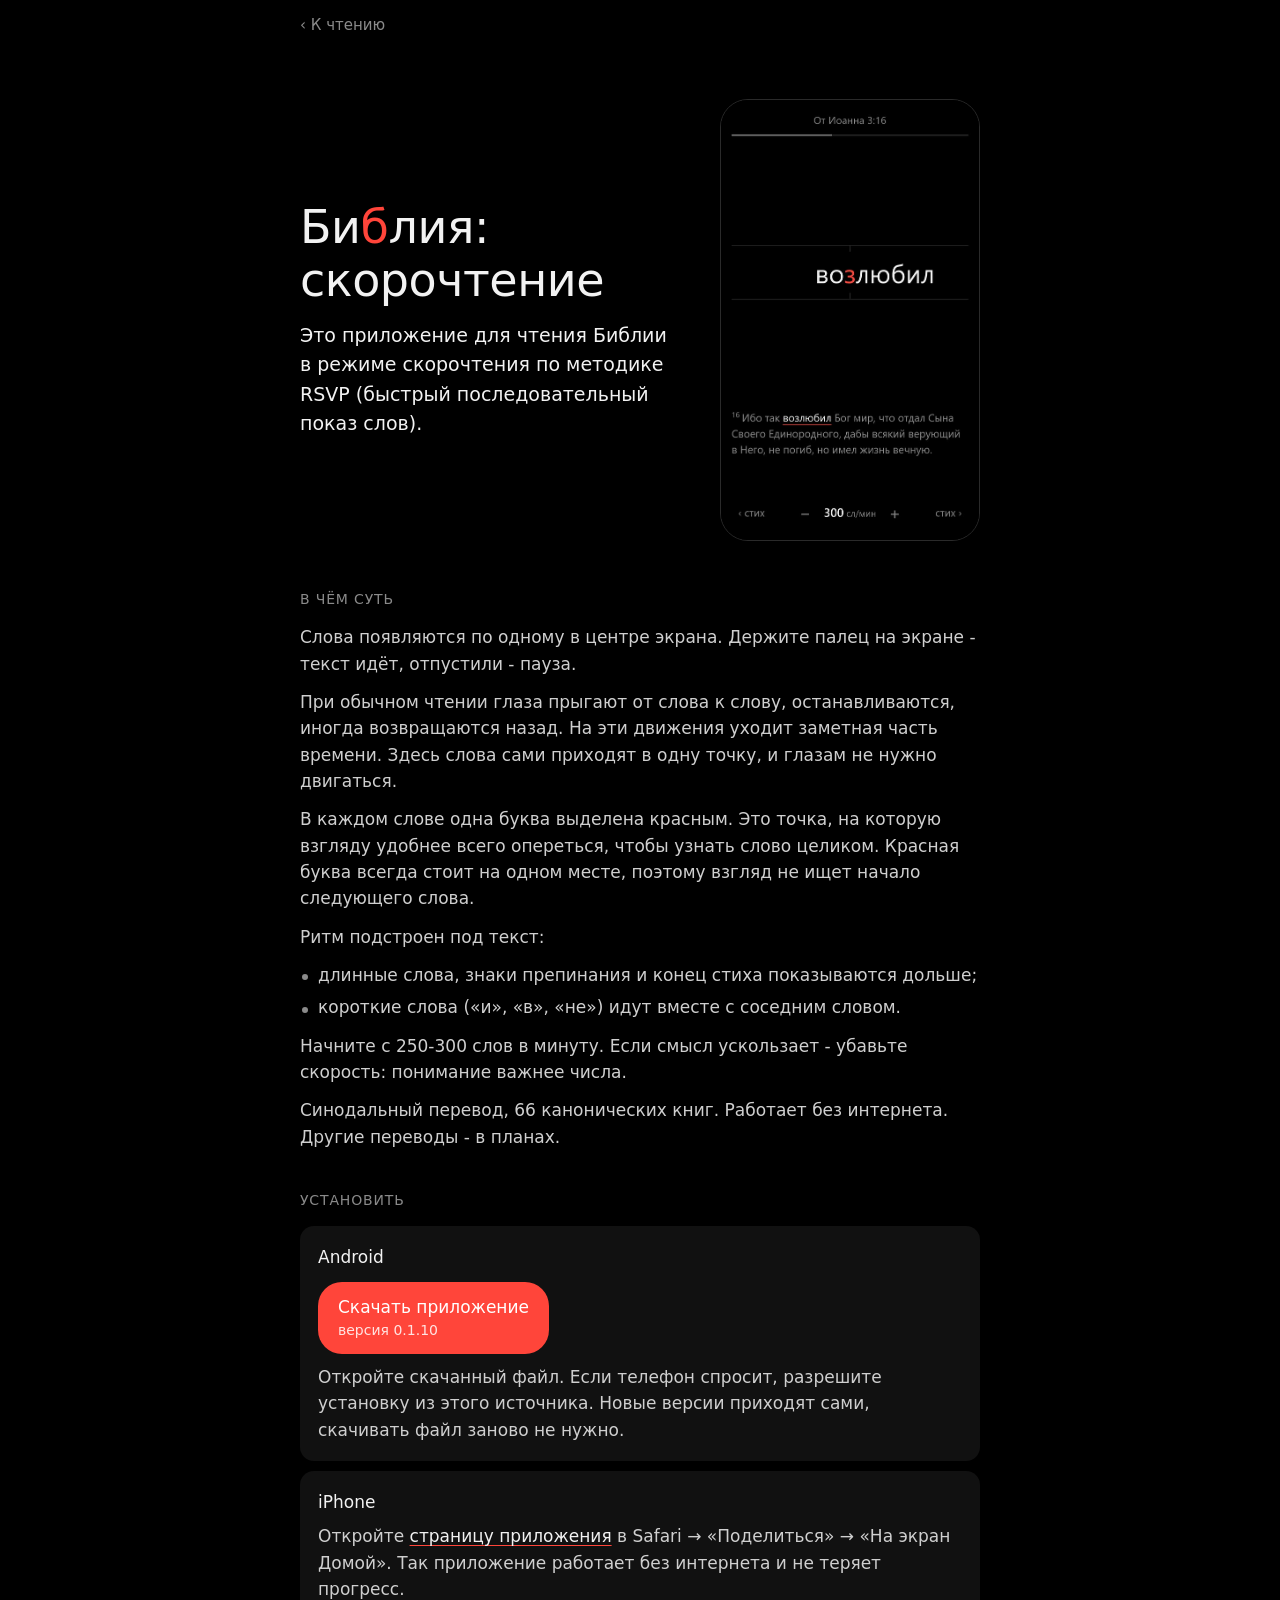
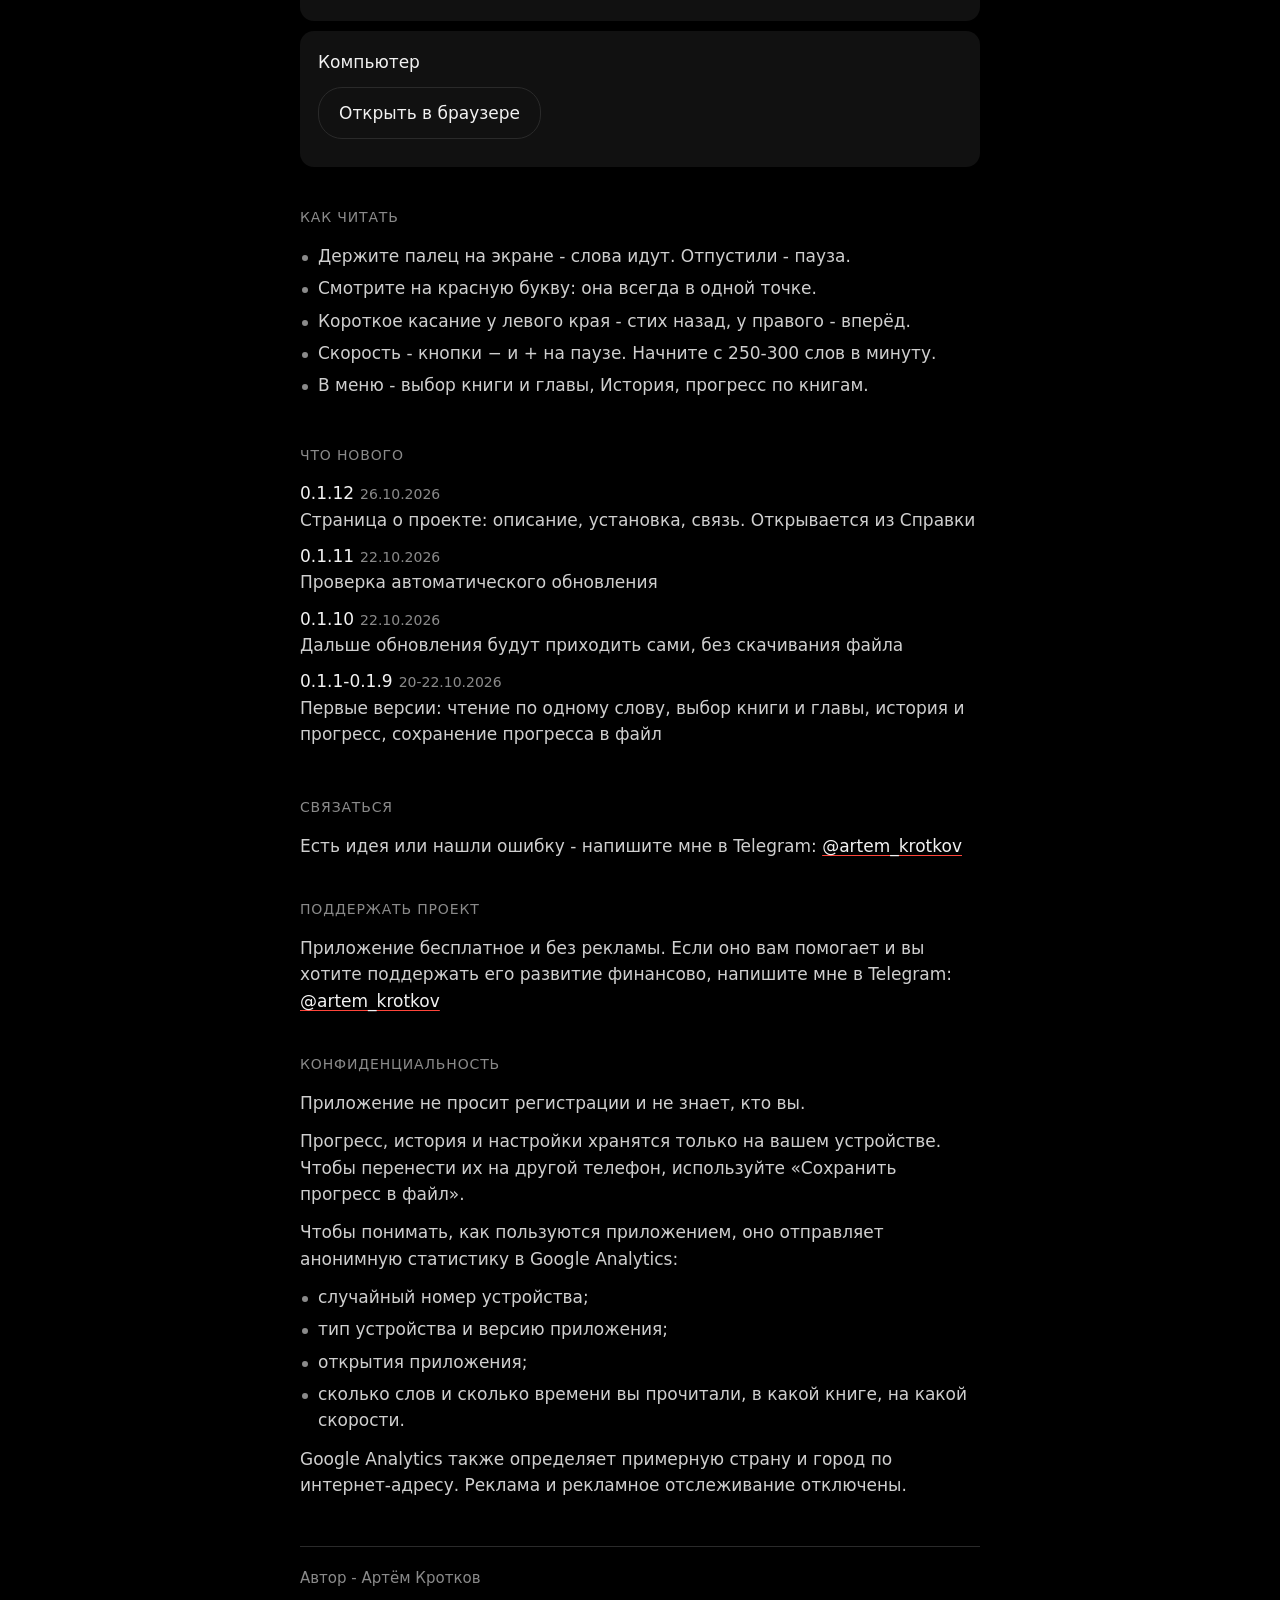
==== about/index.html @ ac94deb3 "Версия 0.1.12: Страница о проекте: описание, установка, связь. Открывается из Справки Co-Authored-By" ====
<!doctype html>
<html lang="ru">
<head>
<meta charset="utf-8">
<meta name="viewport" content="width=device-width, initial-scale=1, viewport-fit=cover">
<meta name="theme-color" content="#000000">
<title>Библия: скорочтение</title>
<meta name="description" content="Приложение для чтения Библии в режиме скорочтения по методике RSVP. Синодальный перевод, Android, iPhone и компьютер, без интернета.">
<meta property="og:type" content="website">
<meta property="og:locale" content="ru_RU">
<meta property="og:title" content="Библия: скорочтение">
<meta property="og:description" content="Приложение для чтения Библии в режиме скорочтения по методике RSVP. Синодальный перевод, Android, iPhone и компьютер.">
<meta property="og:url" content="https://artem-krotkov.github.io/bible-speedread/about/">
<meta property="og:image" content="https://artem-krotkov.github.io/bible-speedread/about/og.png">
<meta property="og:image:width" content="1200">
<meta property="og:image:height" content="630">
<meta name="twitter:card" content="summary_large_image">
<link rel="icon" href="../icons/icon-192.png">
<link rel="apple-touch-icon" href="../icons/icon-180.png">
<style>
:root {
  --bg: #000;
  --fg: #f2f2f2;
  --text: #cfcfcf;
  --dim: #8a8a8a;
  --faint: #2a2a2a;
  --card: #111;
  --accent: #ff453a;
}

* { box-sizing: border-box; margin: 0; }

html { -webkit-text-size-adjust: 100%; }

body {
  background: var(--bg);
  color: var(--text);
  font-family: Roboto, "Segoe UI", system-ui, -apple-system, sans-serif;
  font-size: 17px;
  line-height: 1.55;
  padding: env(safe-area-inset-top) 0 env(safe-area-inset-bottom);
}

a { color: var(--fg); text-decoration-color: var(--accent); text-underline-offset: 3px; }

.wrap {
  max-width: 720px;
  margin: 0 auto;
  padding: 0 20px;
}

/* верх */
.top {
  display: flex;
  justify-content: space-between;
  align-items: center;
  padding: 14px 0;
  font-size: 15px;
}

.top a { color: var(--dim); text-decoration: none; }
.top a:hover { color: var(--fg); }

/* первый экран */
.hero {
  display: grid;
  gap: 28px;
  padding: 28px 0 8px;
}

h1 {
  color: var(--fg);
  font-size: 38px;
  font-weight: 500;
  line-height: 1.15;
  letter-spacing: -.01em;
}

h1 .pivot { color: var(--accent); }

.lead {
  margin-top: 14px;
  font-size: 19px;
  color: var(--fg);
}

.shot {
  justify-self: center;
  width: 260px;
  border: 1px solid var(--faint);
  border-radius: 28px;
  overflow: hidden;
}

.shot img { display: block; width: 100%; height: auto; }

@media (min-width: 720px) {
  .hero { grid-template-columns: 1fr 260px; align-items: center; gap: 40px; padding-top: 48px; }
  h1 { font-size: 46px; }
}

/* разделы */
section { padding-top: 40px; }

h2 {
  margin-bottom: 14px;
  color: var(--dim);
  font-size: 14px;
  font-weight: 500;
  text-transform: uppercase;
  letter-spacing: .06em;
}

p + p, p + ul, ul + p { margin-top: 12px; }

ul { padding: 0; list-style: none; }

li {
  position: relative;
  padding-left: 18px;
  margin-bottom: 6px;
}

li::before {
  content: "";
  position: absolute;
  left: 2px;
  top: .72em;
  width: 6px;
  height: 6px;
  border-radius: 50%;
  background: var(--dim);
}

.note { color: var(--dim); font-size: 15px; }

/* установка */
.platforms { display: grid; gap: 10px; }

.platform {
  padding: 18px;
  border-radius: 14px;
  background: var(--card);
}

.platform h3 {
  margin-bottom: 8px;
  color: var(--fg);
  font-size: 17px;
  font-weight: 500;
}

.btn {
  display: inline-block;
  margin: 4px 0 10px;
  padding: 12px 20px;
  border-radius: 24px;
  background: var(--accent);
  color: #fff;
  font-weight: 500;
  text-decoration: none;
}

.btn:hover { filter: brightness(1.1); }

.btn small {
  display: block;
  font-size: 14px;
  font-weight: 400;
  opacity: .85;
}

.btn.ghost {
  background: none;
  border: 1px solid var(--faint);
  color: var(--fg);
}

/* что нового */
.changes li { padding-left: 0; margin-bottom: 10px; }
.changes li::before { display: none; }
.changes b { color: var(--fg); font-weight: 500; }
.changes small { color: var(--dim); font-size: 14px; margin-left: 6px; }
.changes span { display: block; }

footer {
  margin-top: 48px;
  padding: 20px 0 32px;
  border-top: 1px solid var(--faint);
  color: var(--dim);
  font-size: 15px;
}
</style>
</head>
<body>
<div class="wrap">

<nav class="top">
  <a href="../">‹ К чтению</a>
</nav>

<header class="hero">
  <div>
    <h1>Би<span class="pivot">б</span>лия: скорочтение</h1>
    <p class="lead">Это приложение для чтения Библии в режиме скорочтения по методике RSVP (быстрый последовательный показ слов).</p>
  </div>
  <div class="shot"><img src="screen.jpg" width="585" height="996" alt="Экран приложения: слово «возлюбил» с красной буквой, внизу стих От Иоанна 3:16"></div>
</header>

<section>
  <h2>В чём суть</h2>
  <p>Слова появляются по одному в центре экрана. Держите палец на экране - текст идёт, отпустили - пауза.</p>
  <p>При обычном чтении глаза прыгают от слова к слову, останавливаются, иногда возвращаются назад. На эти движения уходит заметная часть времени. Здесь слова сами приходят в одну точку, и глазам не нужно двигаться.</p>
  <p>В каждом слове одна буква выделена красным. Это точка, на которую взгляду удобнее всего опереться, чтобы узнать слово целиком. Красная буква всегда стоит на одном месте, поэтому взгляд не ищет начало следующего слова.</p>
  <p>Ритм подстроен под текст:</p>
  <ul>
    <li>длинные слова, знаки препинания и конец стиха показываются дольше;</li>
    <li>короткие слова («и», «в», «не») идут вместе с соседним словом.</li>
  </ul>
  <p>Начните с 250-300 слов в минуту. Если смысл ускользает - убавьте скорость: понимание важнее числа.</p>
  <p>Синодальный перевод, 66 канонических книг. Работает без интернета. Другие переводы - в планах.</p>
</section>

<section id="install">
  <h2>Установить</h2>
  <div class="platforms">
    <div class="platform">
      <h3>Android</h3>
      <a class="btn" id="apk" href="https://github.com/artem-krotkov/bible-speedread/releases/latest">Скачать приложение</a>
      <p>Откройте скачанный файл. Если телефон спросит, разрешите установку из этого источника. Новые версии приходят сами, скачивать файл заново не нужно.</p>
    </div>
    <div class="platform">
      <h3>iPhone</h3>
      <p>Откройте <a href="../">страницу приложения</a> в Safari → «Поделиться» → «На экран Домой». Так приложение работает без интернета и не теряет прогресс.</p>
    </div>
    <div class="platform">
      <h3>Компьютер</h3>
      <a class="btn ghost" href="../">Открыть в браузере</a>
    </div>
  </div>
</section>

<section>
  <h2>Как читать</h2>
  <ul>
    <li>Держите палец на экране - слова идут. Отпустили - пауза.</li>
    <li>Смотрите на красную букву: она всегда в одной точке.</li>
    <li>Короткое касание у левого края - стих назад, у правого - вперёд.</li>
    <li>Скорость - кнопки − и + на паузе. Начните с 250-300 слов в минуту.</li>
    <li>В меню - выбор книги и главы, История, прогресс по книгам.</li>
  </ul>
</section>

<section id="changes" hidden>
  <h2>Что нового</h2>
  <ul class="changes"></ul>
</section>

<section>
  <h2>Связаться</h2>
  <p>Есть идея или нашли ошибку - напишите мне в Telegram: <a href="https://t.me/artem_krotkov">@artem_krotkov</a></p>
</section>

<section>
  <h2>Поддержать проект</h2>
  <p>Приложение бесплатное и без рекламы. Если оно вам помогает и вы хотите поддержать его развитие финансово, напишите мне в Telegram: <a href="https://t.me/artem_krotkov">@artem_krotkov</a></p>
</section>

<section id="privacy">
  <h2>Конфиденциальность</h2>
  <p>Приложение не просит регистрации и не знает, кто вы.</p>
  <p>Прогресс, история и настройки хранятся только на вашем устройстве. Чтобы перенести их на другой телефон, используйте «Сохранить прогресс в файл».</p>
  <p>Чтобы понимать, как пользуются приложением, оно отправляет анонимную статистику в Google Analytics:</p>
  <ul>
    <li>случайный номер устройства;</li>
    <li>тип устройства и версию приложения;</li>
    <li>открытия приложения;</li>
    <li>сколько слов и сколько времени вы прочитали, в какой книге, на какой скорости.</li>
  </ul>
  <p>Google Analytics также определяет примерную страну и город по интернет-адресу. Реклама и рекламное отслеживание отключены.</p>
</section>

<footer>Автор - Артём Кротков</footer>

</div>
<script>
// кнопка Android - на последний APK (android.json пишет publish.py), список версий - changes.json
fetch('../android.json', { cache: 'no-store' }).then((r) => r.json()).then((a) => {
  if (!a.url) return;
  const btn = document.getElementById('apk');
  btn.href = a.url;
  const small = document.createElement('small');
  small.textContent = 'версия ' + a.name;
  btn.append(small);
}).catch(() => { /* остаётся ссылка на последний релиз */ });

fetch('changes.json', { cache: 'no-store' }).then((r) => r.json()).then((list) => {
  if (!list.length) return;
  const ul = document.querySelector('.changes');
  for (const c of list) {
    const li = document.createElement('li');
    const b = document.createElement('b');
    b.textContent = c.v;
    const small = document.createElement('small');
    small.textContent = c.date;
    const span = document.createElement('span');
    span.textContent = c.notes;
    li.append(b, small, span);
    ul.append(li);
  }
  document.getElementById('changes').hidden = false;
}).catch(() => { /* без списка версий */ });
</script>
</body>
</html>
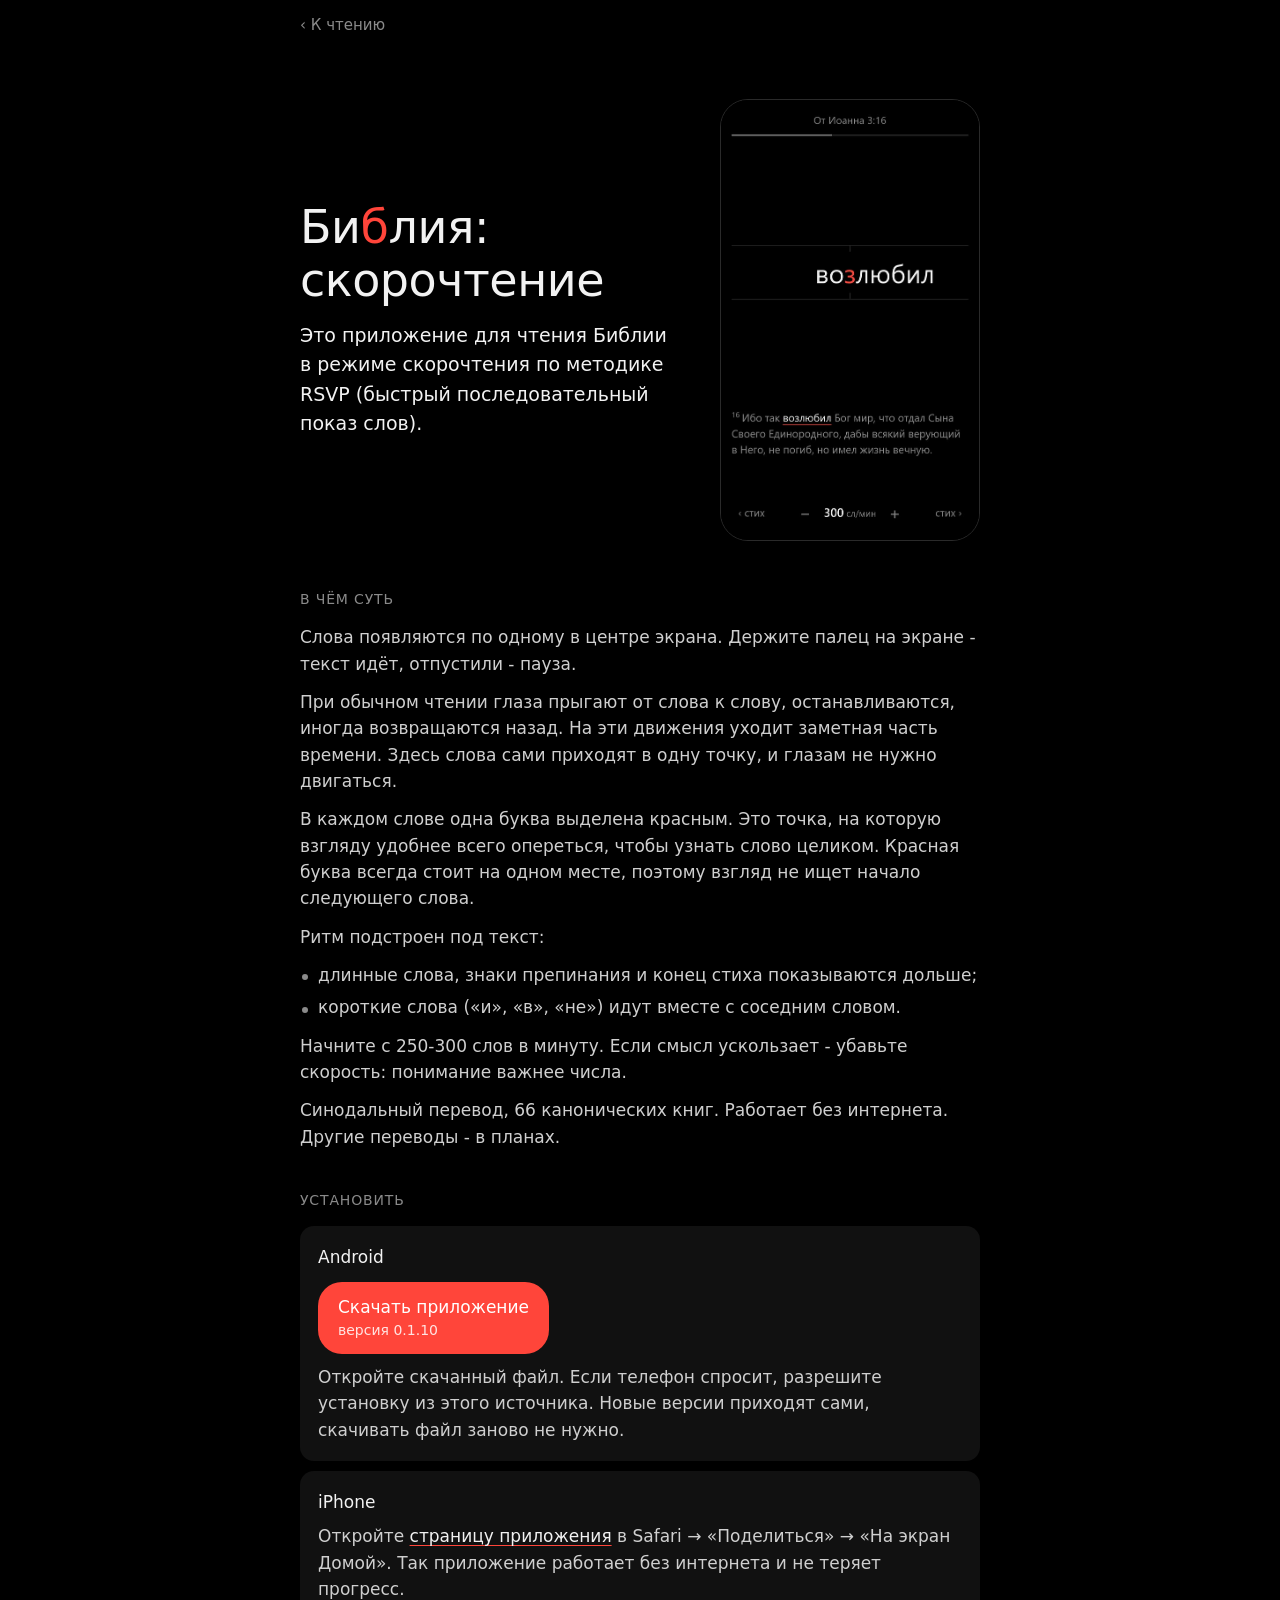
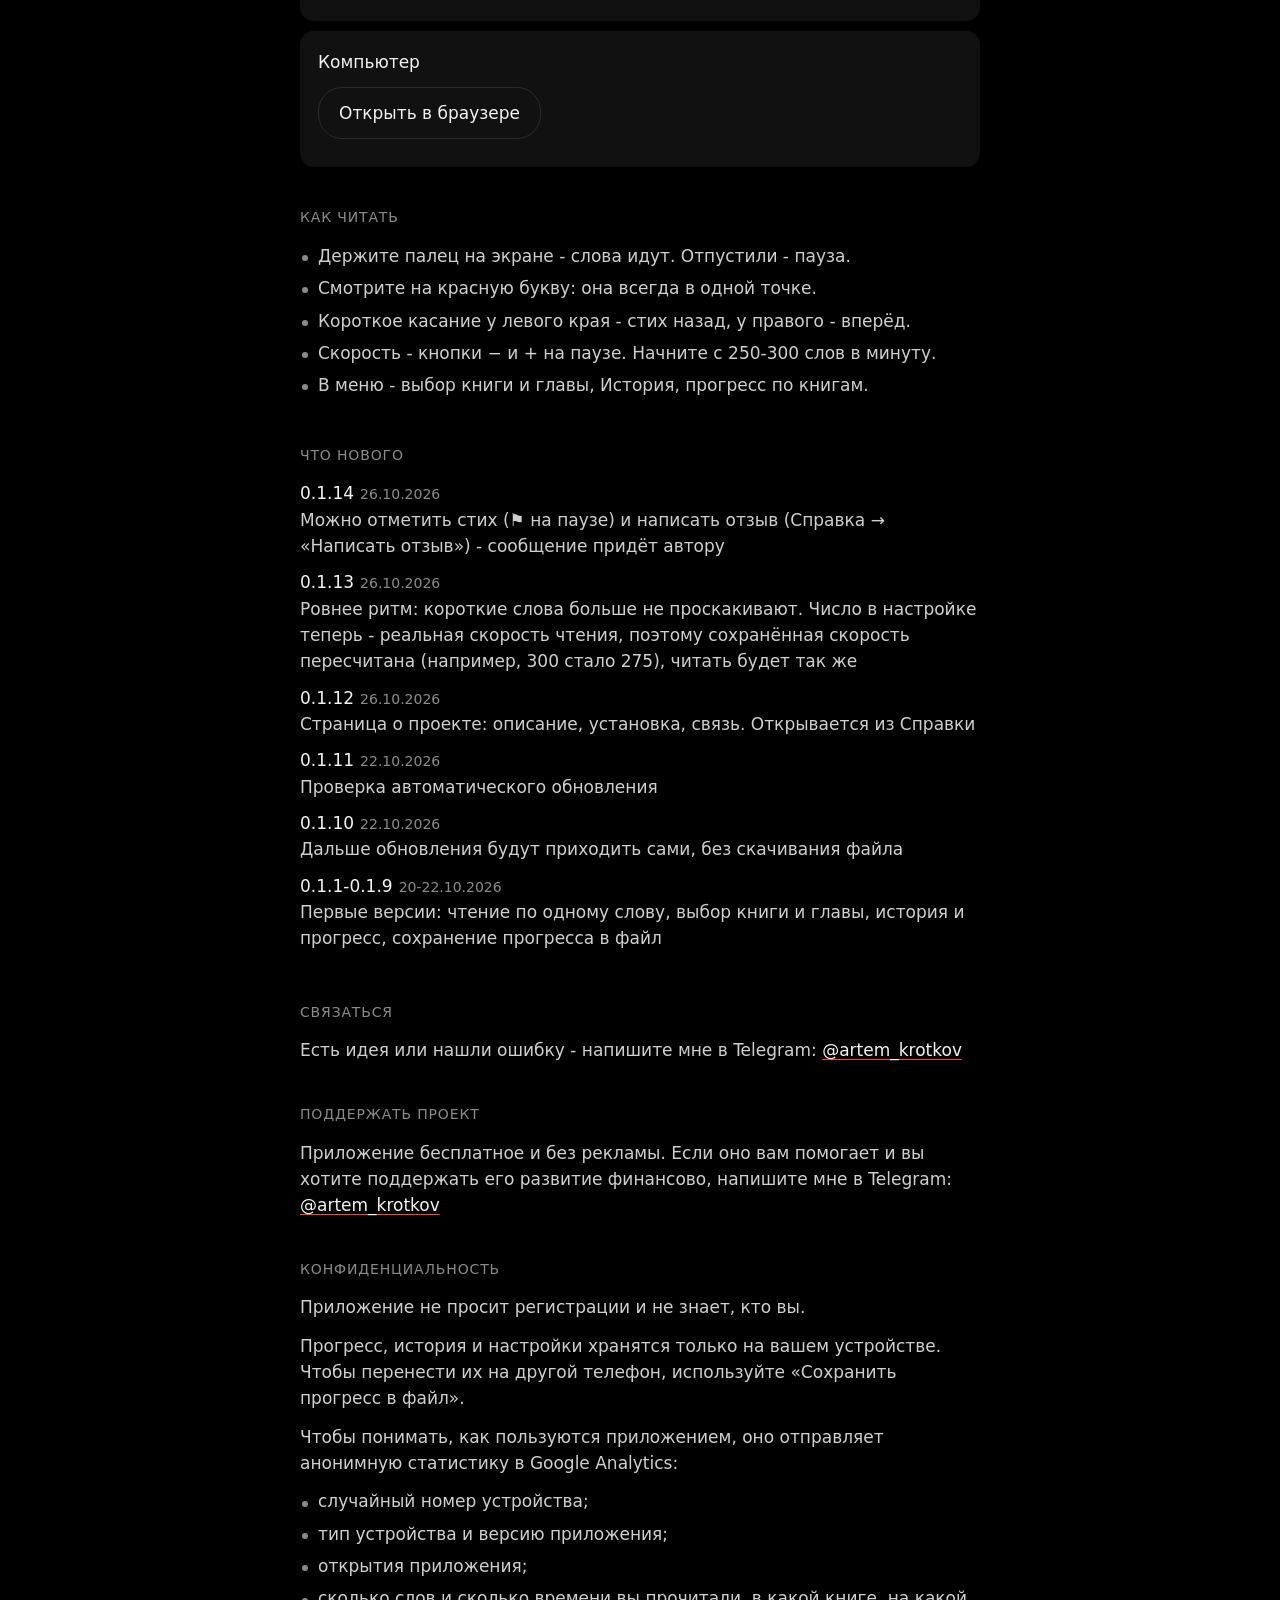
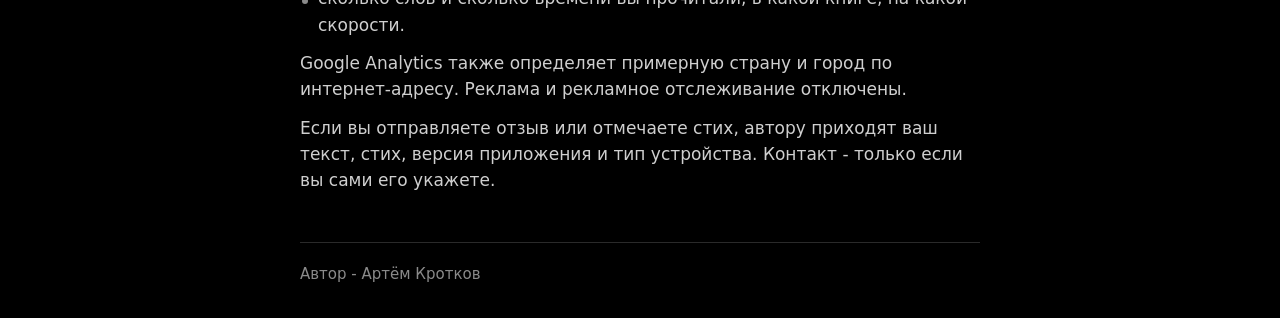
==== commit 0ce019b7: "Версия 0.1.14: Можно отметить стих (⚑ на паузе) и написать отзыв (Справка → «Написать отзыв») - сооб" ====
--- a/about/index.html
+++ b/about/index.html
@@ -278,6 +278,7 @@
     <li>сколько слов и сколько времени вы прочитали, в какой книге, на какой скорости.</li>
   </ul>
   <p>Google Analytics также определяет примерную страну и город по интернет-адресу. Реклама и рекламное отслеживание отключены.</p>
+  <p>Если вы отправляете отзыв или отмечаете стих, автору приходят ваш текст, стих, версия приложения и тип устройства. Контакт - только если вы сами его укажете.</p>
 </section>
 
 <footer>Автор - Артём Кротков</footer>
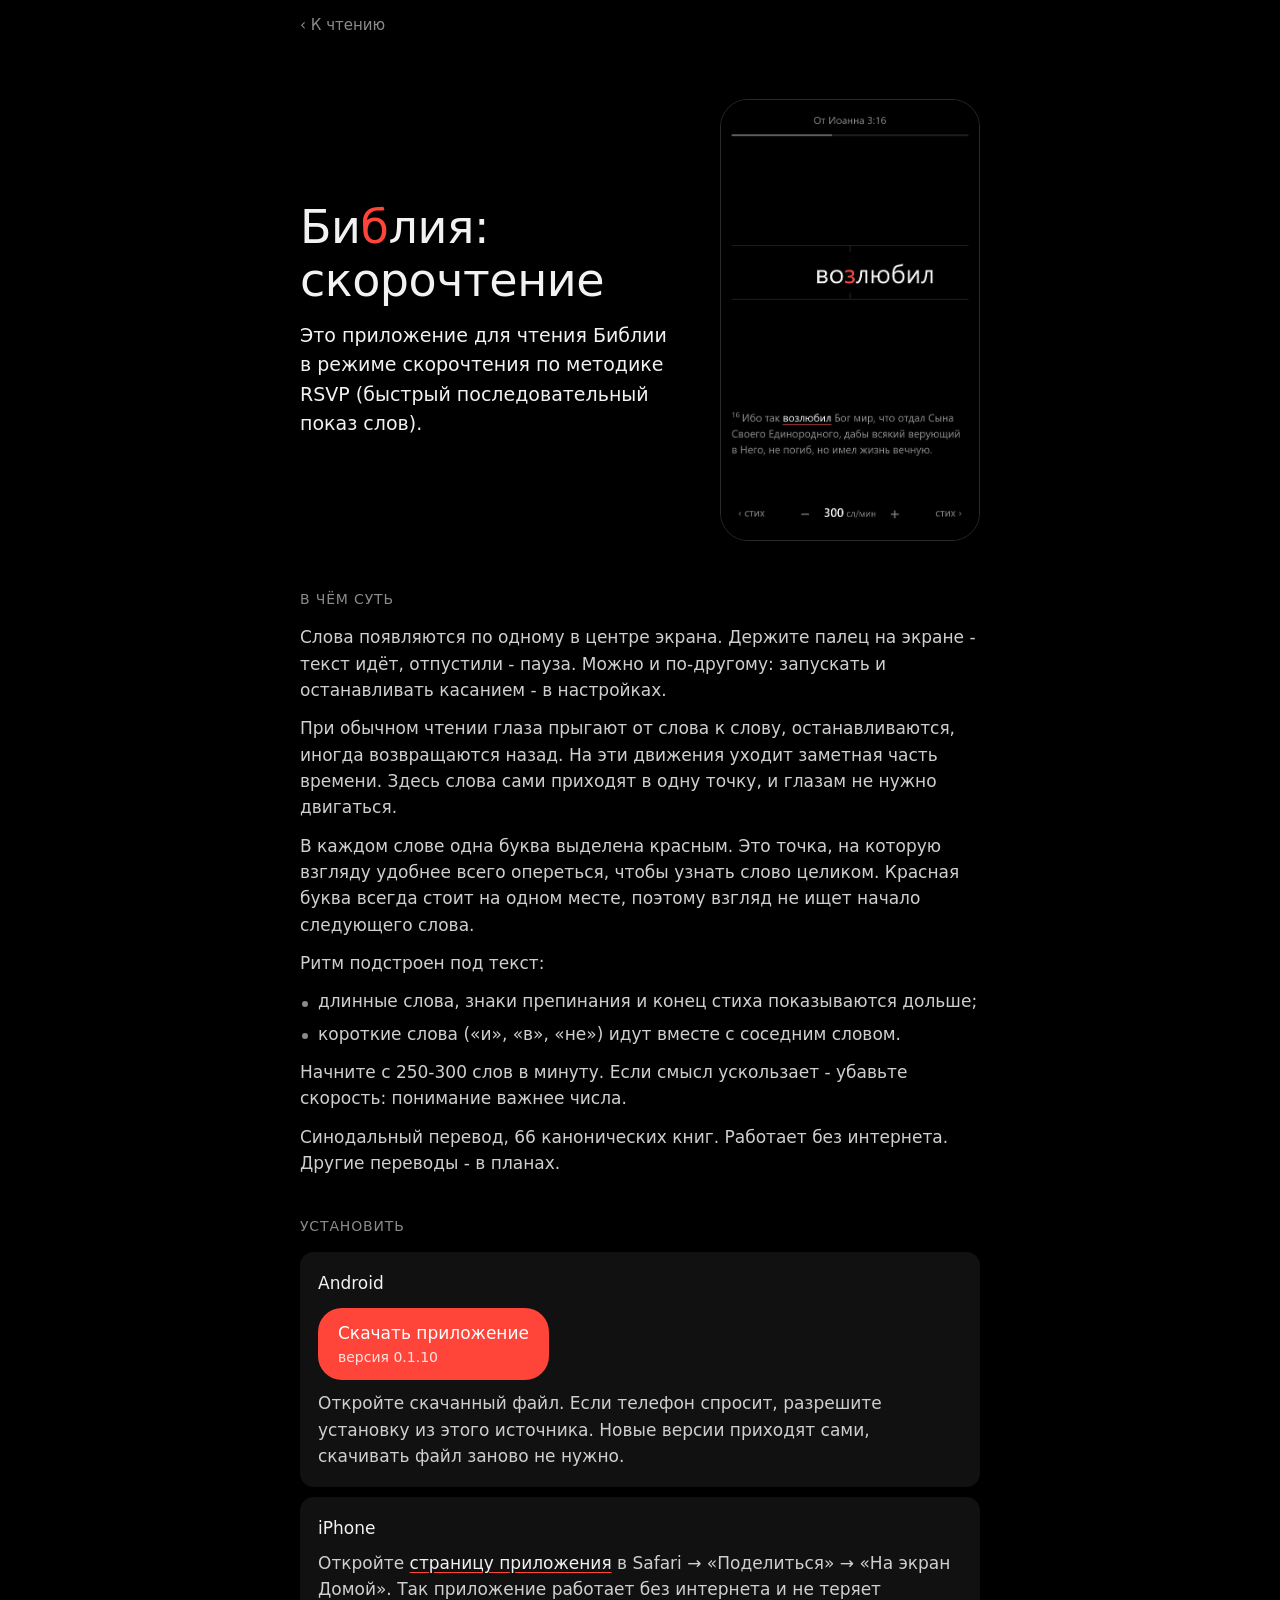
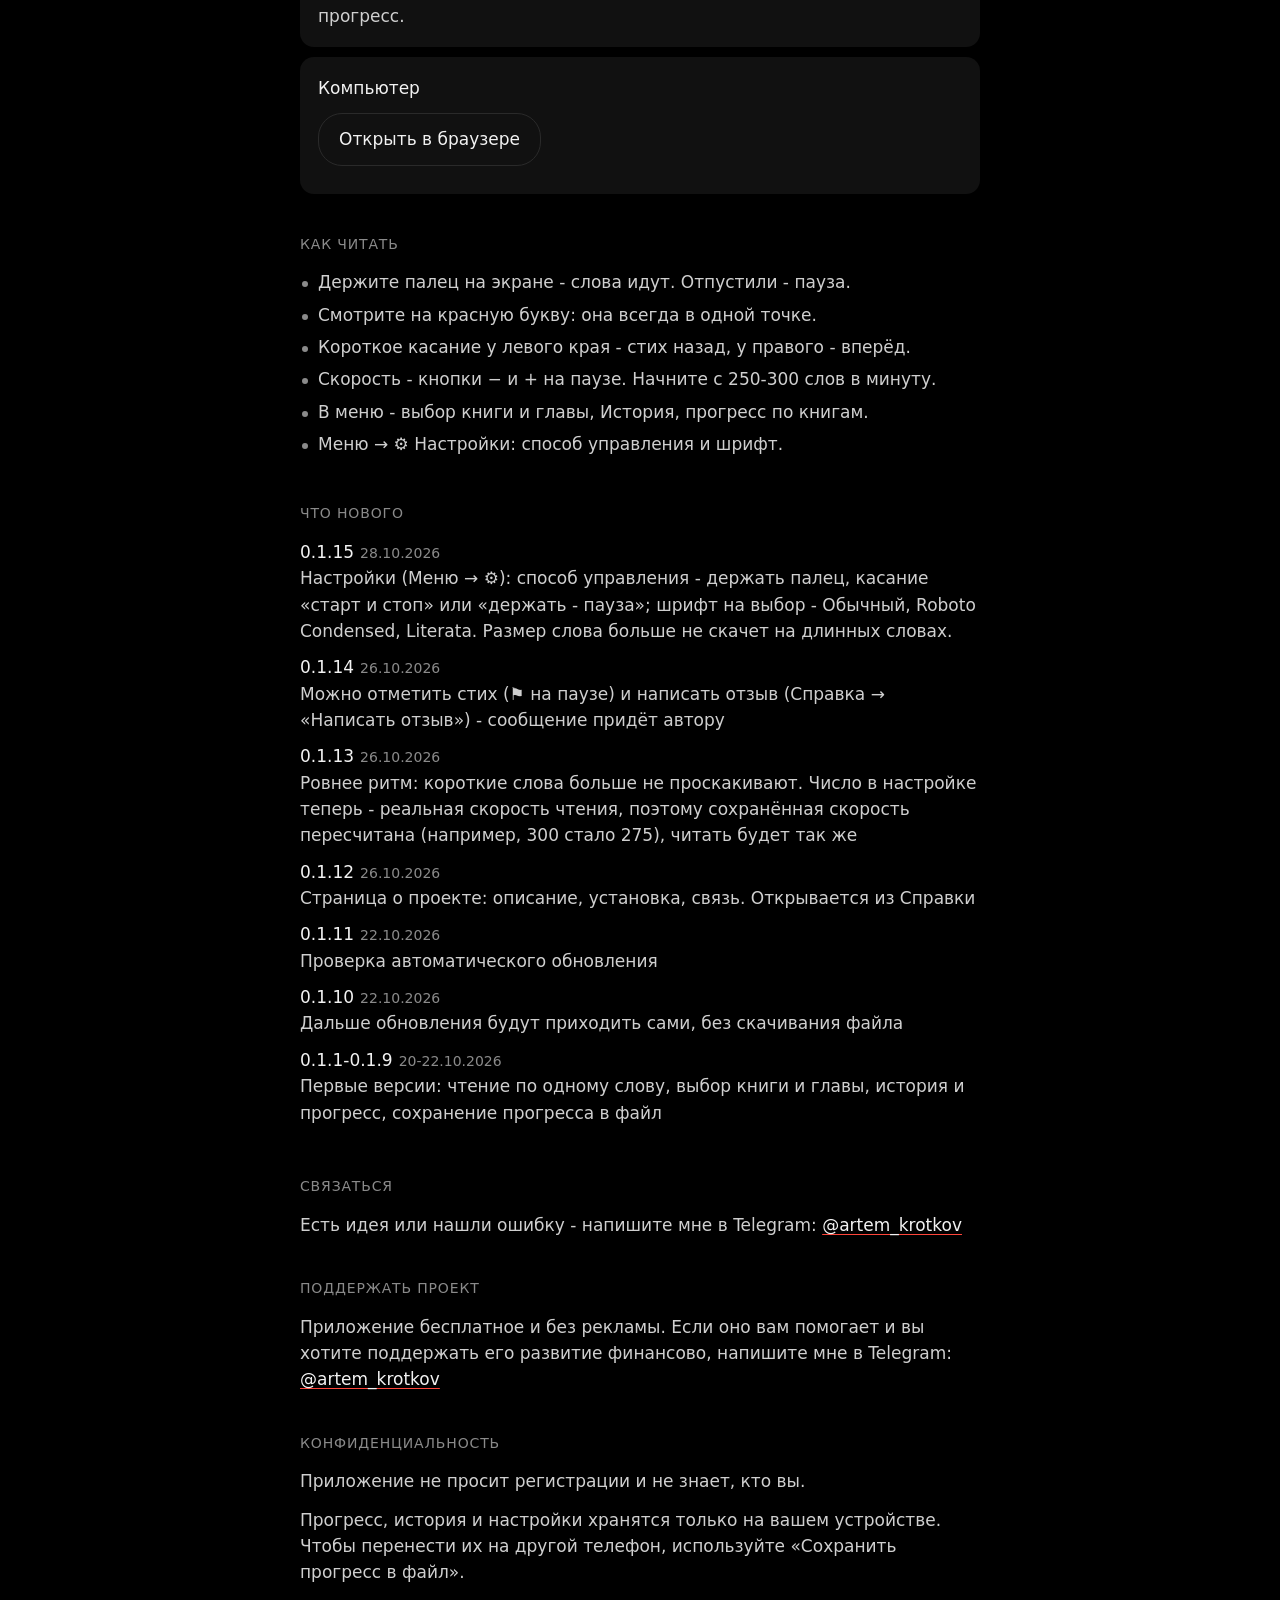
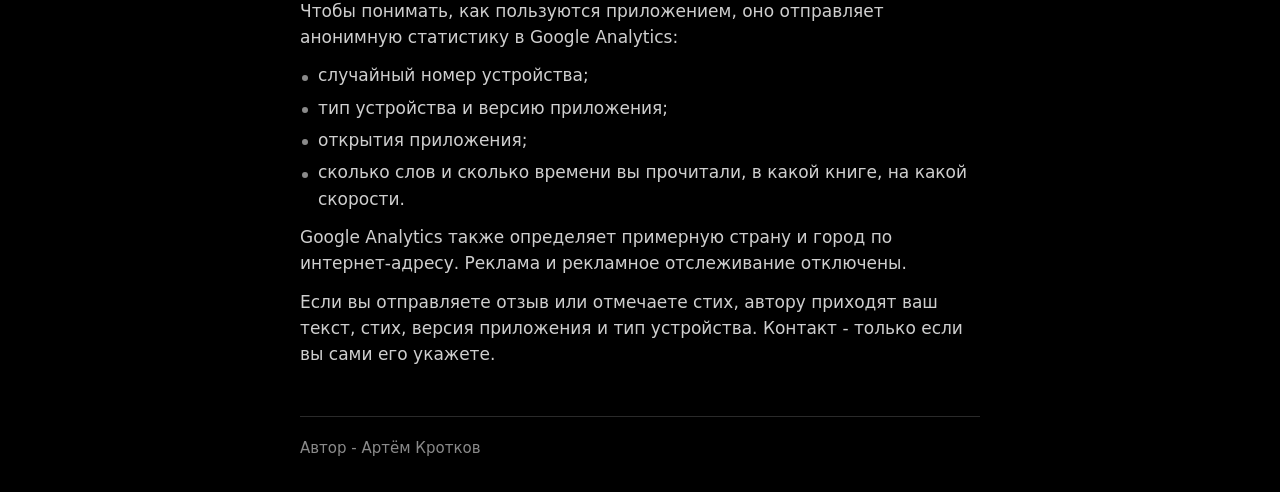
==== commit df8fc9ab: "Версия 0.1.15: Настройки (Меню → ⚙): способ управления - держать палец, касание «старт и стоп» или «" ====
--- a/about/index.html
+++ b/about/index.html
@@ -209,7 +209,7 @@
 
 <section>
   <h2>В чём суть</h2>
-  <p>Слова появляются по одному в центре экрана. Держите палец на экране - текст идёт, отпустили - пауза.</p>
+  <p>Слова появляются по одному в центре экрана. Держите палец на экране - текст идёт, отпустили - пауза. Можно и по-другому: запускать и останавливать касанием - в настройках.</p>
   <p>При обычном чтении глаза прыгают от слова к слову, останавливаются, иногда возвращаются назад. На эти движения уходит заметная часть времени. Здесь слова сами приходят в одну точку, и глазам не нужно двигаться.</p>
   <p>В каждом слове одна буква выделена красным. Это точка, на которую взгляду удобнее всего опереться, чтобы узнать слово целиком. Красная буква всегда стоит на одном месте, поэтому взгляд не ищет начало следующего слова.</p>
   <p>Ритм подстроен под текст:</p>
@@ -248,6 +248,7 @@
     <li>Короткое касание у левого края - стих назад, у правого - вперёд.</li>
     <li>Скорость - кнопки − и + на паузе. Начните с 250-300 слов в минуту.</li>
     <li>В меню - выбор книги и главы, История, прогресс по книгам.</li>
+    <li>Меню → ⚙ Настройки: способ управления и шрифт.</li>
   </ul>
 </section>
 
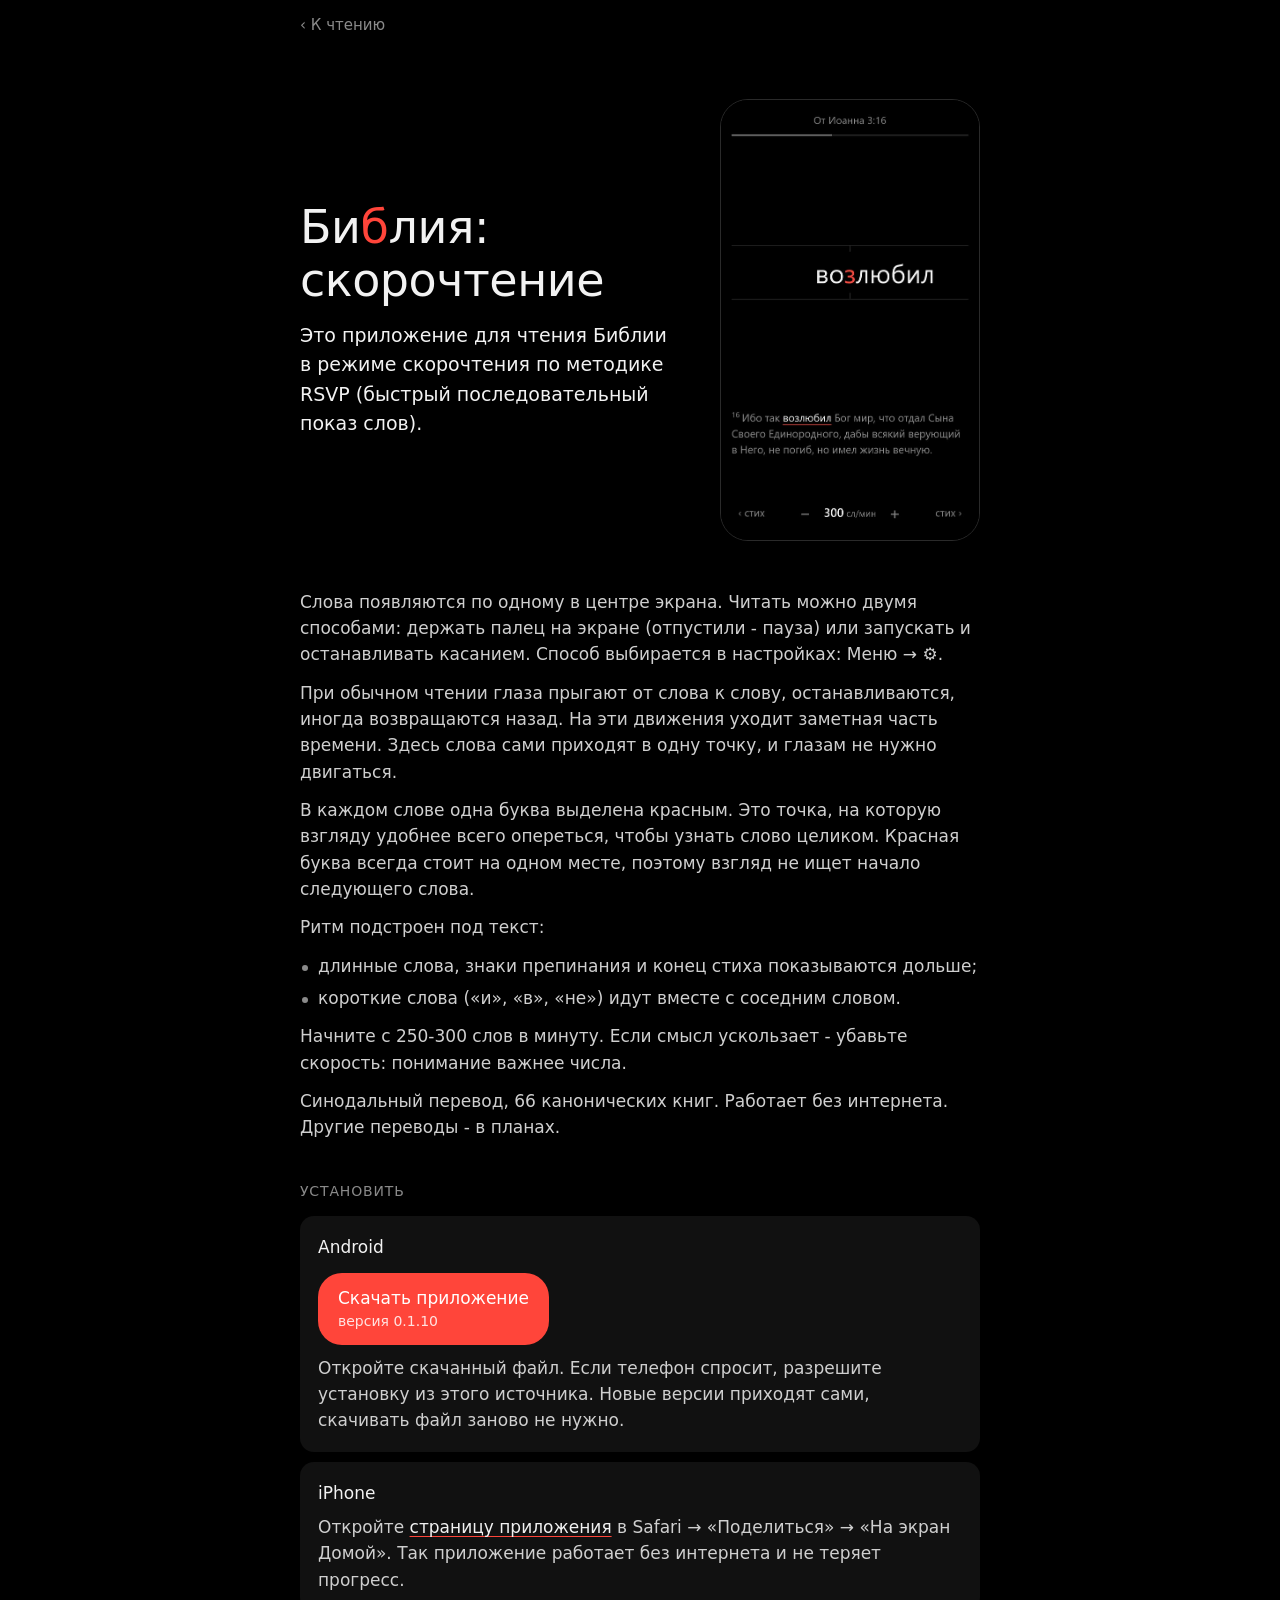
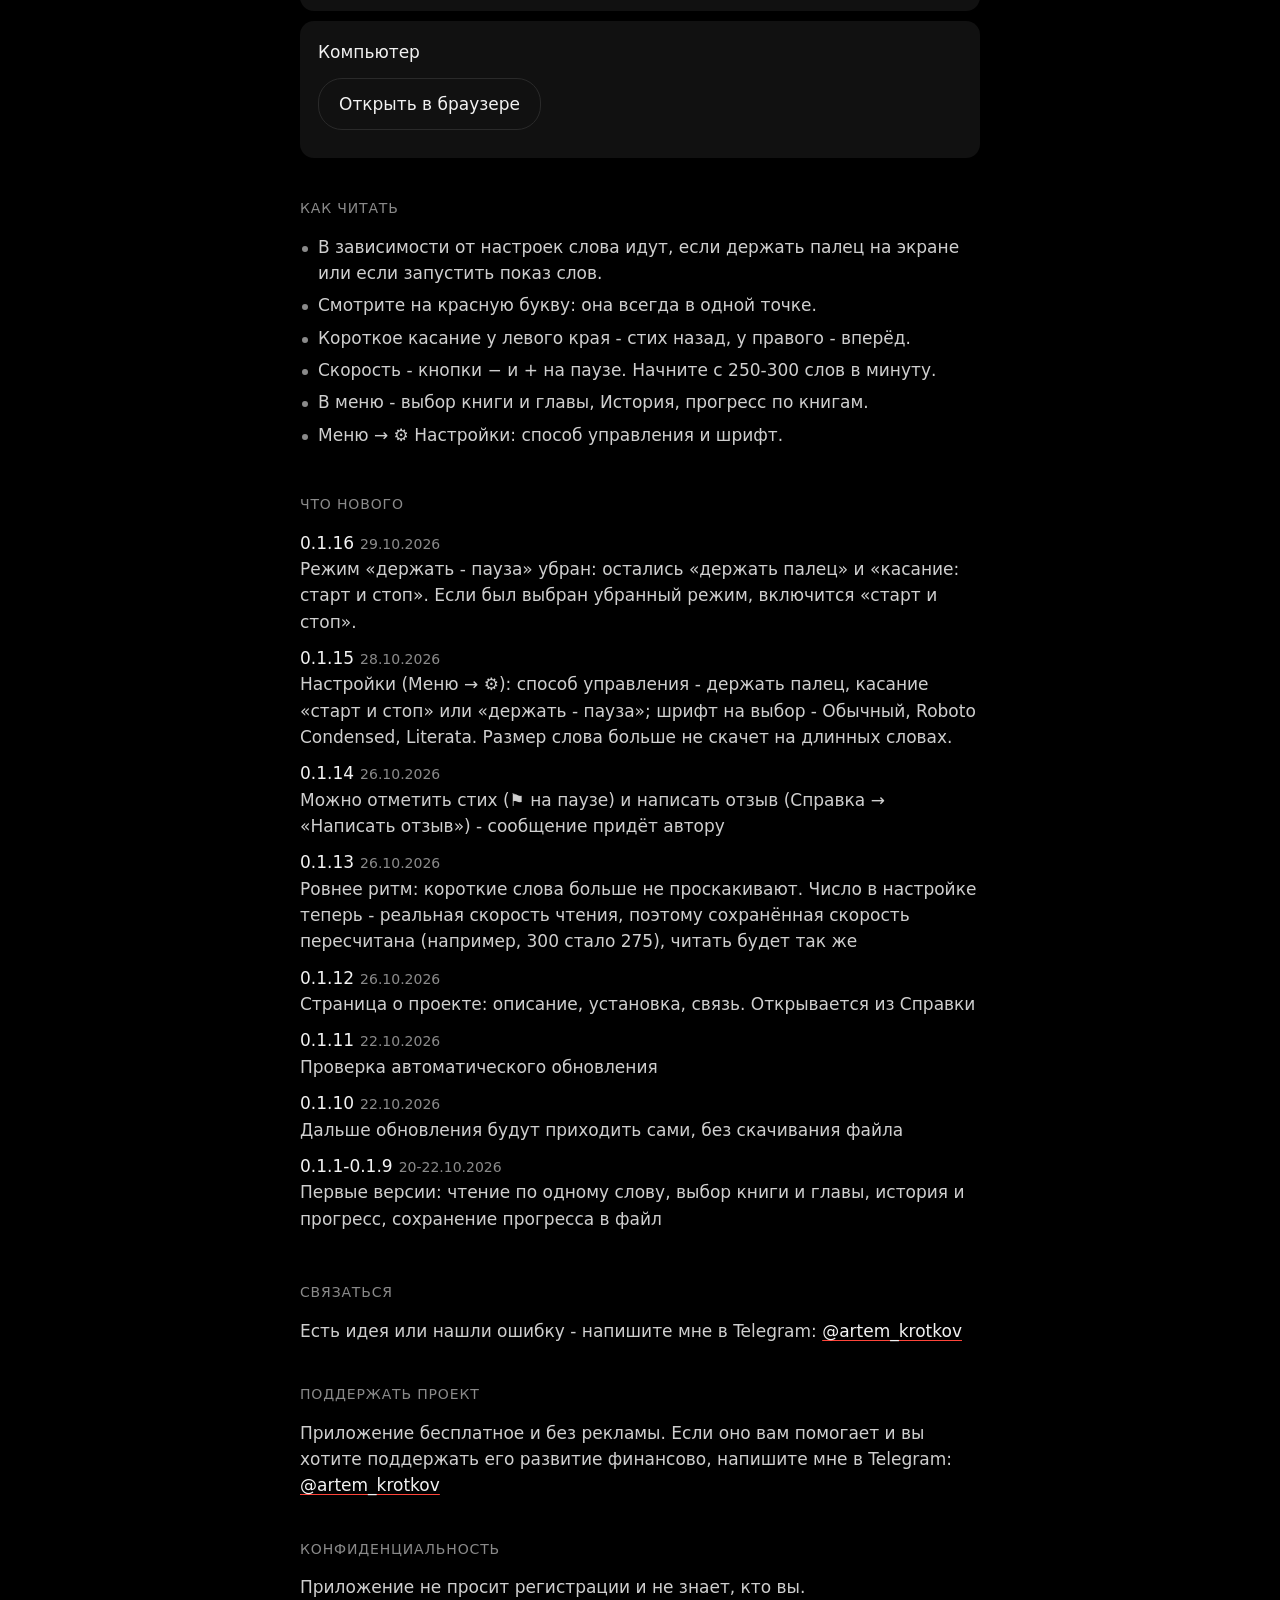
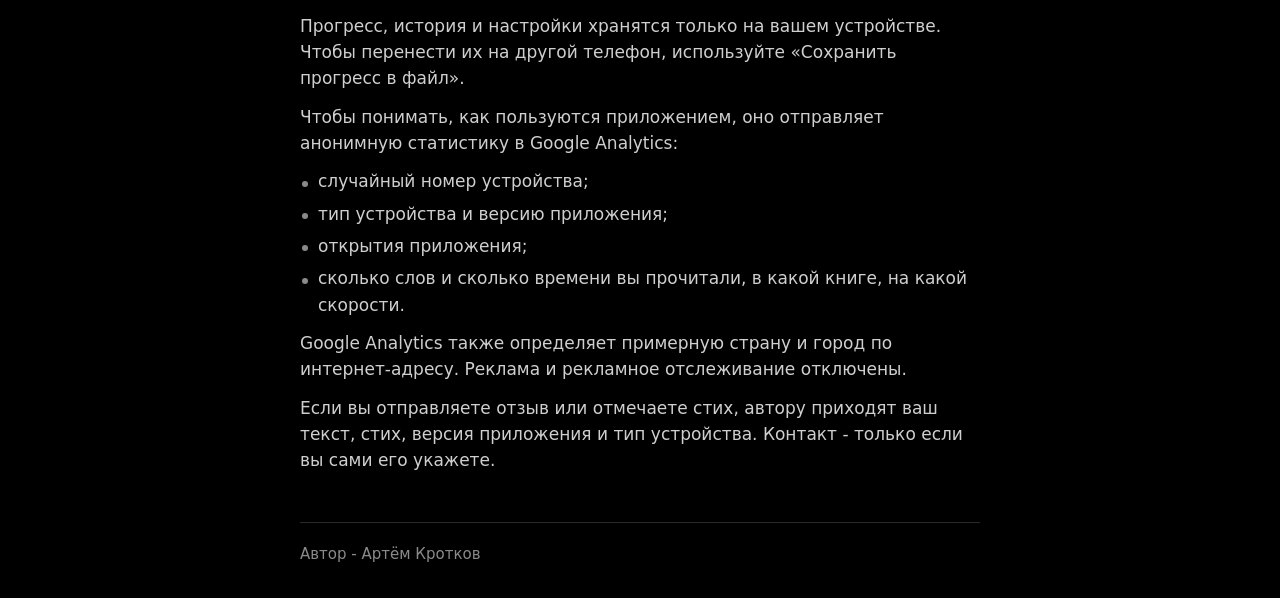
==== commit 8289956e: "Версия 0.1.16: Режим «держать - пауза» убран: остались «держать палец» и «касание: старт и стоп». Ес" ====
--- a/about/index.html
+++ b/about/index.html
@@ -208,8 +208,7 @@
 </header>
 
 <section>
-  <h2>В чём суть</h2>
-  <p>Слова появляются по одному в центре экрана. Держите палец на экране - текст идёт, отпустили - пауза. Можно и по-другому: запускать и останавливать касанием - в настройках.</p>
+  <p>Слова появляются по одному в центре экрана. Читать можно двумя способами: держать палец на экране (отпустили - пауза) или запускать и останавливать касанием. Способ выбирается в настройках: Меню → ⚙.</p>
   <p>При обычном чтении глаза прыгают от слова к слову, останавливаются, иногда возвращаются назад. На эти движения уходит заметная часть времени. Здесь слова сами приходят в одну точку, и глазам не нужно двигаться.</p>
   <p>В каждом слове одна буква выделена красным. Это точка, на которую взгляду удобнее всего опереться, чтобы узнать слово целиком. Красная буква всегда стоит на одном месте, поэтому взгляд не ищет начало следующего слова.</p>
   <p>Ритм подстроен под текст:</p>
@@ -243,7 +242,7 @@
 <section>
   <h2>Как читать</h2>
   <ul>
-    <li>Держите палец на экране - слова идут. Отпустили - пауза.</li>
+    <li>В зависимости от настроек слова идут, если держать палец на экране или если запустить показ слов.</li>
     <li>Смотрите на красную букву: она всегда в одной точке.</li>
     <li>Короткое касание у левого края - стих назад, у правого - вперёд.</li>
     <li>Скорость - кнопки − и + на паузе. Начните с 250-300 слов в минуту.</li>
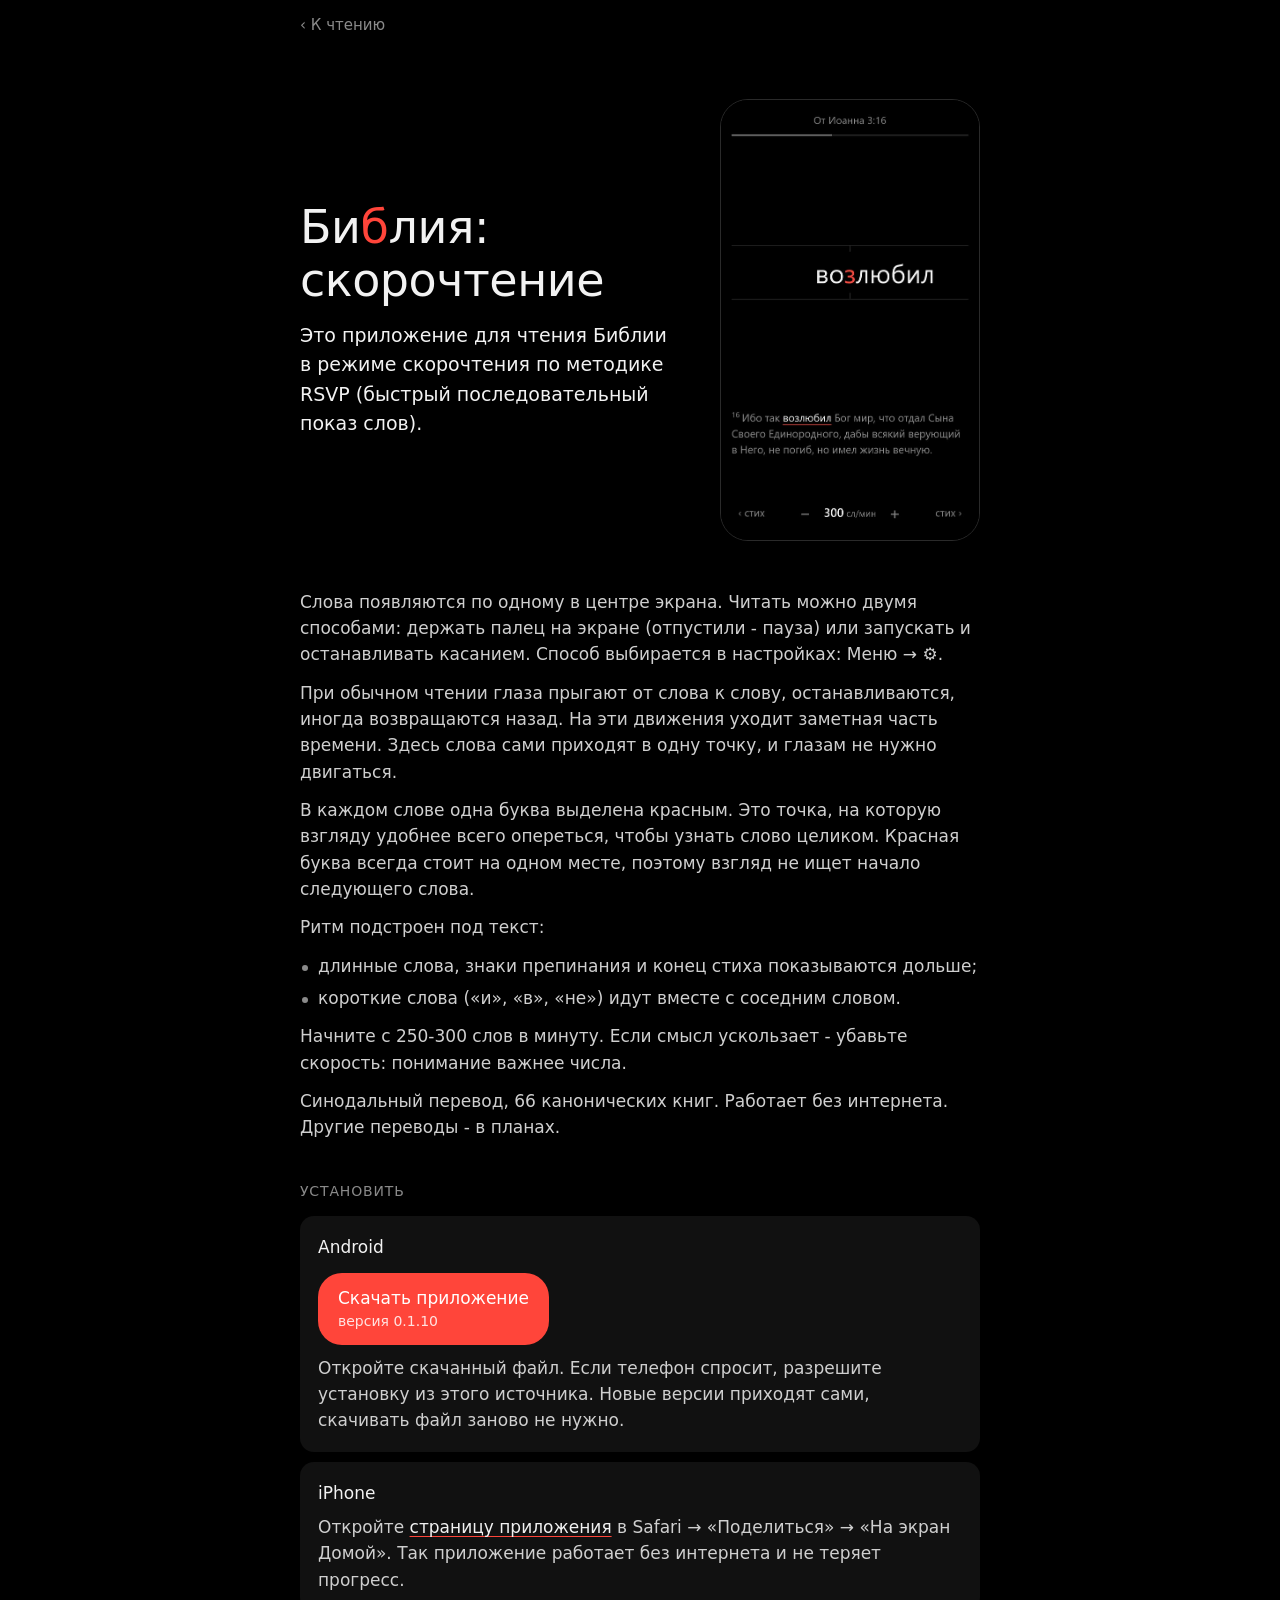
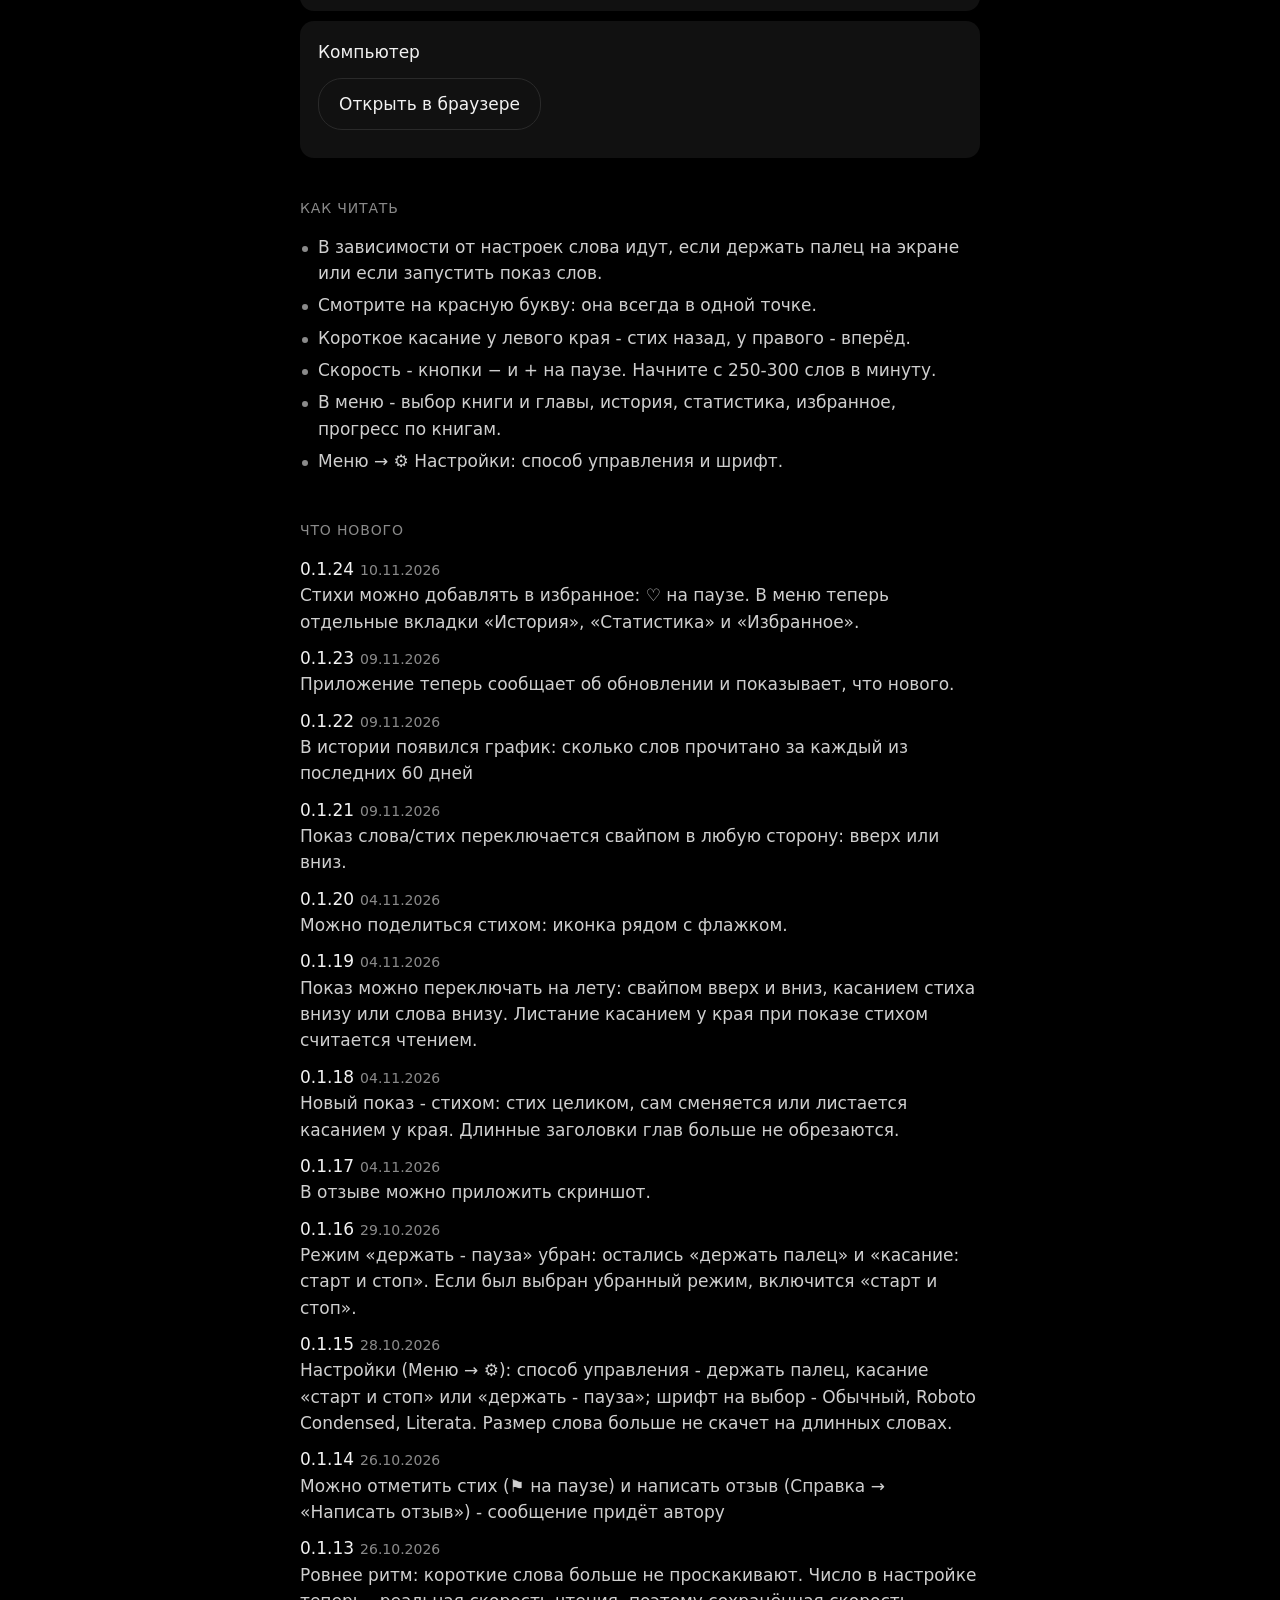
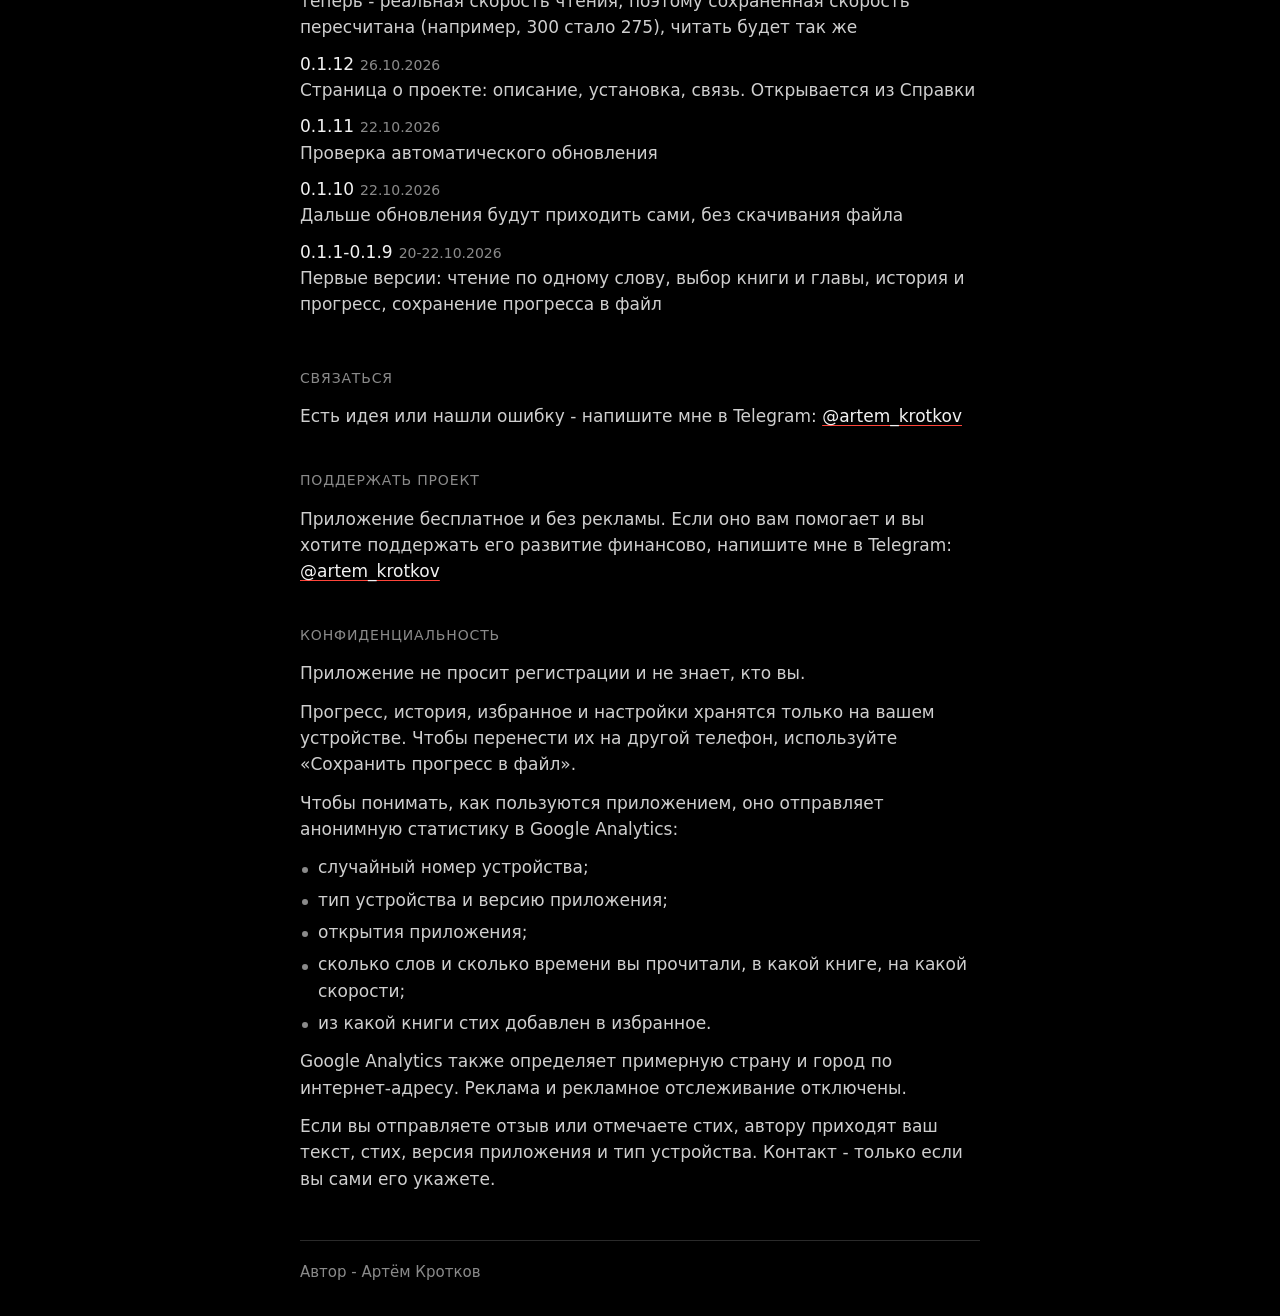
==== commit df906661: "Версия 0.1.24: Стихи можно добавлять в избранное: ♡ на паузе. В меню теперь отдельные вкладки «Истор" ====
--- a/about/index.html
+++ b/about/index.html
@@ -246,7 +246,7 @@
     <li>Смотрите на красную букву: она всегда в одной точке.</li>
     <li>Короткое касание у левого края - стих назад, у правого - вперёд.</li>
     <li>Скорость - кнопки − и + на паузе. Начните с 250-300 слов в минуту.</li>
-    <li>В меню - выбор книги и главы, История, прогресс по книгам.</li>
+    <li>В меню - выбор книги и главы, история, статистика, избранное, прогресс по книгам.</li>
     <li>Меню → ⚙ Настройки: способ управления и шрифт.</li>
   </ul>
 </section>
@@ -269,13 +269,14 @@
 <section id="privacy">
   <h2>Конфиденциальность</h2>
   <p>Приложение не просит регистрации и не знает, кто вы.</p>
-  <p>Прогресс, история и настройки хранятся только на вашем устройстве. Чтобы перенести их на другой телефон, используйте «Сохранить прогресс в файл».</p>
+  <p>Прогресс, история, избранное и настройки хранятся только на вашем устройстве. Чтобы перенести их на другой телефон, используйте «Сохранить прогресс в файл».</p>
   <p>Чтобы понимать, как пользуются приложением, оно отправляет анонимную статистику в Google Analytics:</p>
   <ul>
     <li>случайный номер устройства;</li>
     <li>тип устройства и версию приложения;</li>
     <li>открытия приложения;</li>
-    <li>сколько слов и сколько времени вы прочитали, в какой книге, на какой скорости.</li>
+    <li>сколько слов и сколько времени вы прочитали, в какой книге, на какой скорости;</li>
+    <li>из какой книги стих добавлен в избранное.</li>
   </ul>
   <p>Google Analytics также определяет примерную страну и город по интернет-адресу. Реклама и рекламное отслеживание отключены.</p>
   <p>Если вы отправляете отзыв или отмечаете стих, автору приходят ваш текст, стих, версия приложения и тип устройства. Контакт - только если вы сами его укажете.</p>
